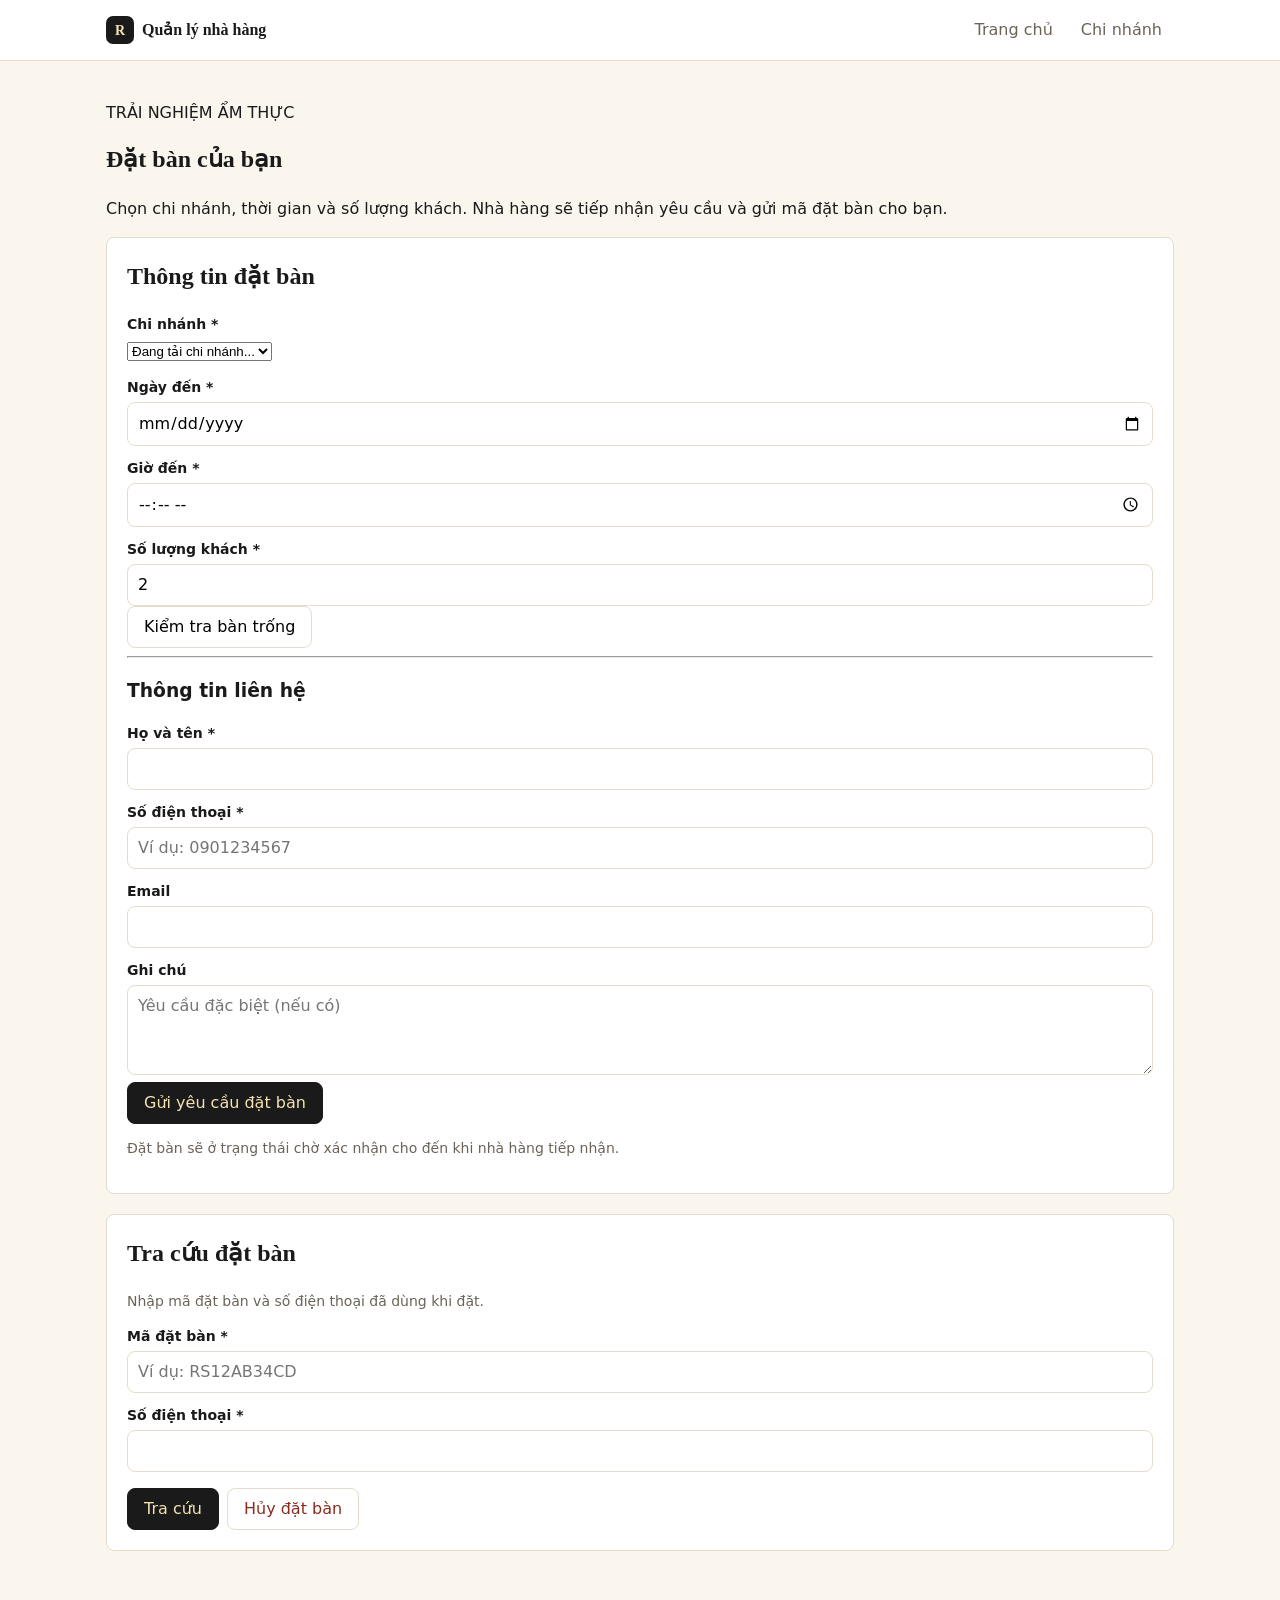
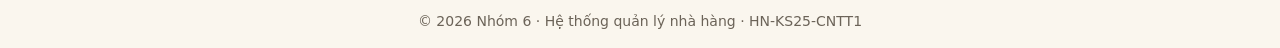
==== Project_ThucTap/restaurant-frontend/pages/customer/booking.html @ 96ac347b "Add customer booking frontend" ====
<!DOCTYPE html>
<html lang="vi">
<head>
  <meta charset="UTF-8">
  <meta name="viewport" content="width=device-width, initial-scale=1.0">
  <title>Đặt bàn | Nhà hàng</title>
  <link rel="icon" href="../../assets/images/logo.svg">
  <link rel="stylesheet" href="../../css/style.css">
  <link rel="stylesheet" href="../../css/booking.css">
</head>
<body data-root="../../">
  <header id="app-header"></header>

  <main class="container booking-page">
    <section class="booking-hero">
      <p class="booking-eyebrow">TRẢI NGHIỆM ẨM THỰC</p>
      <h1>Đặt bàn của bạn</h1>
      <p>Chọn chi nhánh, thời gian và số lượng khách. Nhà hàng sẽ tiếp nhận yêu cầu và gửi mã đặt bàn cho bạn.</p>
    </section>

    <div class="booking-grid">
      <section class="card">
        <h2>Thông tin đặt bàn</h2>
        <form id="booking-form">
          <label for="branch-id">Chi nhánh *</label>
          <select id="branch-id" name="branch_id" required>
            <option value="">Đang tải chi nhánh...</option>
          </select>
          <p id="branch-info" class="muted"></p>

          <div class="booking-two">
            <div>
              <label for="booking-date">Ngày đến *</label>
              <input id="booking-date" name="booking_date" type="date" required>
            </div>
            <div>
              <label for="booking-time">Giờ đến *</label>
              <input id="booking-time" name="booking_time" type="time" required>
            </div>
          </div>

          <label for="party-size">Số lượng khách *</label>
          <input id="party-size" name="party_size" type="number" min="1" max="30" value="2" required>

          <div class="availability-row">
            <button id="btn-check" class="btn" type="button">Kiểm tra bàn trống</button>
            <span id="availability-result" class="muted" aria-live="polite"></span>
          </div>

          <hr>
          <h3>Thông tin liên hệ</h3>
          <label for="guest-name">Họ và tên *</label>
          <input id="guest-name" name="guest_name" type="text" minlength="2" maxlength="100" autocomplete="name" required>

          <label for="guest-phone">Số điện thoại *</label>
          <input id="guest-phone" name="guest_phone" type="tel" minlength="9" maxlength="20" autocomplete="tel" placeholder="Ví dụ: 0901234567" required>

          <label for="guest-email">Email</label>
          <input id="guest-email" name="email" type="email" maxlength="100" autocomplete="email">

          <label for="booking-note">Ghi chú</label>
          <textarea id="booking-note" name="note" rows="3" maxlength="255" placeholder="Yêu cầu đặc biệt (nếu có)"></textarea>

          <button id="btn-book" class="btn btn-primary booking-submit" type="submit">Gửi yêu cầu đặt bàn</button>
          <p class="muted">Đặt bàn sẽ ở trạng thái chờ xác nhận cho đến khi nhà hàng tiếp nhận.</p>
        </form>
        <div id="booking-result" aria-live="polite"></div>
      </section>

      <section class="card lookup-card">
        <h2>Tra cứu đặt bàn</h2>
        <p class="muted">Nhập mã đặt bàn và số điện thoại đã dùng khi đặt.</p>
        <form id="lookup-form">
          <label for="lookup-code">Mã đặt bàn *</label>
          <input id="lookup-code" name="code" type="text" minlength="4" maxlength="20" placeholder="Ví dụ: RS12AB34CD" required>

          <label for="lookup-phone">Số điện thoại *</label>
          <input id="lookup-phone" name="phone" type="tel" minlength="9" maxlength="20" required>

          <div class="form-actions">
            <button class="btn btn-primary" type="submit">Tra cứu</button>
            <button id="btn-cancel-booking" class="btn btn-danger" type="button">Hủy đặt bàn</button>
          </div>
        </form>
        <div id="lookup-result" aria-live="polite"></div>
      </section>
    </div>
  </main>

  <footer id="app-footer"></footer>

  <script src="../../js/config.js"></script>
  <script src="../../js/api.js"></script>
  <script src="../../js/utils.js"></script>
  <script src="../../js/layout.js"></script>
  <script src="../../js/pages/booking.js"></script>
</body>
</html>
---- Project_ThucTap/restaurant-frontend/css/style.css ----
/* ==========================================================
   Style chung cho mọi trang.
   Đổi màu chủ đạo cả web: sửa các biến trong :root bên dưới.
   ========================================================== */
:root {
  /* Bảng màu sang trọng: đen than, vàng champagne, màu da (nude), nền ngà */
  --color-primary: #1a1a1a;        /* đen than: nút chính, tiêu đề */
  --color-primary-dark: #000000;
  --color-accent: #f3e3b3;         /* vàng champagne: chữ trên nền đen, điểm nhấn */
  --color-secondary: #e8c9a9;      /* màu da: viền nhấn, badge phụ */
  --color-danger: #8b2b1e;
  --color-success: #2f5d3a;
  --color-warning: #7a5a00;
  --color-info: #2f4a63;
  --color-text: #1a1a1a;
  --color-muted: #6b6358;
  --color-border: #e6dccb;
  --color-bg: #faf6ee;             /* ivory */
  --color-card: #ffffff;
  --font-heading: Georgia, "Times New Roman", serif;
  --radius: 8px;
}

* { box-sizing: border-box; }

body {
  margin: 0;
  font-family: system-ui, -apple-system, "Segoe UI", Roboto, Arial, sans-serif;
  color: var(--color-text);
  background: var(--color-bg);
  line-height: 1.5;
  min-height: 100vh;
  display: flex;
  flex-direction: column;
}

a { color: var(--color-primary); }
code { background: #f3e3b3; padding: 1px 6px; border-radius: 4px; }
h1, h2 { margin-top: 0; font-family: var(--font-heading); font-weight: 600; }

.container { width: 100%; max-width: 1100px; margin: 0 auto; padding: 0 16px; }
main.container { flex: 1; padding-top: 24px; padding-bottom: 24px; }

/* ---------- Header / Footer ---------- */
#app-header { background: var(--color-card); border-bottom: 1px solid var(--color-border); }
.header-inner { display: flex; align-items: center; justify-content: space-between; gap: 16px; height: 60px; }
.brand { font-family: var(--font-heading); display: flex; align-items: center; gap: 8px; font-weight: 700; color: var(--color-text); text-decoration: none; }
.nav { display: flex; gap: 4px; flex-wrap: wrap; }
.nav a { padding: 6px 12px; border-radius: var(--radius); color: var(--color-muted); text-decoration: none; }
.nav a:hover { background: var(--color-bg); }
.nav a.active { background: var(--color-accent); color: var(--color-primary); font-weight: 600; }
#app-footer { padding: 16px 0; text-align: center; color: var(--color-muted); font-size: 14px; }

/* ---------- Card ---------- */
.card {
  background: var(--color-card);
  border: 1px solid var(--color-border);
  border-radius: var(--radius);
  padding: 20px;
  margin-bottom: 20px;
}

/* Trang 2 cột: form bên trái, danh sách bên phải (màn hình nhỏ thì xếp dọc) */
.layout-2col { display: grid; grid-template-columns: 320px 1fr; gap: 20px; align-items: start; }
@media (max-width: 800px) { .layout-2col { grid-template-columns: 1fr; } }

/* ---------- Form ---------- */
label { display: block; margin: 12px 0 4px; font-weight: 600; font-size: 14px; }
input, textarea {
  width: 100%;
  padding: 8px 10px;
  border: 1px solid var(--color-border);
  border-radius: var(--radius);
  font: inherit;
}
input:focus, textarea:focus { outline: 2px solid var(--color-secondary); border-color: var(--color-primary); }
.form-actions { display: flex; gap: 8px; margin-top: 16px; }

/* ---------- Button ---------- */
.btn {
  padding: 8px 16px;
  border: 1px solid var(--color-border);
  border-radius: var(--radius);
  background: var(--color-card);
  font: inherit;
  cursor: pointer;
}
.btn:hover { background: var(--color-bg); }
.btn:disabled { opacity: .6; cursor: not-allowed; }
.btn-primary { background: var(--color-primary); border-color: var(--color-primary); color: var(--color-accent); }
.btn-primary:hover { background: var(--color-primary-dark); }
.btn-danger { color: var(--color-danger); }
.btn-small { padding: 4px 10px; font-size: 13px; }

/* ---------- Table ---------- */
.list-header { display: flex; justify-content: space-between; align-items: center; gap: 12px; flex-wrap: wrap; }
.list-header input { max-width: 240px; }
.table-wrap { overflow-x: auto; margin-top: 12px; }
table { width: 100%; border-collapse: collapse; }
th, td { padding: 10px; border-bottom: 1px solid var(--color-border); text-align: left; vertical-align: top; }
th { font-size: 13px; color: var(--color-muted); text-transform: uppercase; }
.actions { white-space: nowrap; text-align: right; }

/* ---------- Trạng thái / tiện ích ---------- */
.muted { color: var(--color-muted); font-size: 14px; }
.text-right { text-align: right; }
.text-error { color: var(--color-danger); }

.status { padding: 12px; border-radius: var(--radius); margin: 12px 0; }
.status-loading { background: var(--color-bg); }
.status-ok { background: #e4efe6; color: var(--color-success); }
.status-error { background: #f4e1de; color: var(--color-danger); }

/* Badge trạng thái: <span class="badge badge-success">Đang hoạt động</span> */
.badge { display: inline-block; padding: 2px 10px; border-radius: 999px; font-size: 12px; font-weight: 600; color: #fff; }
.badge-success { background: var(--color-success); }
.badge-warning { background: var(--color-warning); }
.badge-danger { background: var(--color-danger); }
.badge-info { background: var(--color-info); }
.badge-muted { background: var(--color-muted); }

.checkbox-row { display: flex; align-items: center; gap: 8px; margin-top: 12px; font-weight: 600; font-size: 14px; }
.checkbox-row input { width: auto; margin: 0; }
.checkbox-row label { margin: 0; }
.row-inactive { opacity: .6; }
.time-row { display: grid; grid-template-columns: 1fr 1fr; gap: 12px; }

.toast {
  position: fixed;
  right: 16px;
  bottom: 16px;
  padding: 12px 16px;
  border-radius: var(--radius);
  color: #fff;
  box-shadow: 0 4px 12px rgba(0, 0, 0, .15);
  z-index: 100;
}
.toast-success { background: var(--color-success); }
.toast-error { background: var(--color-danger); }
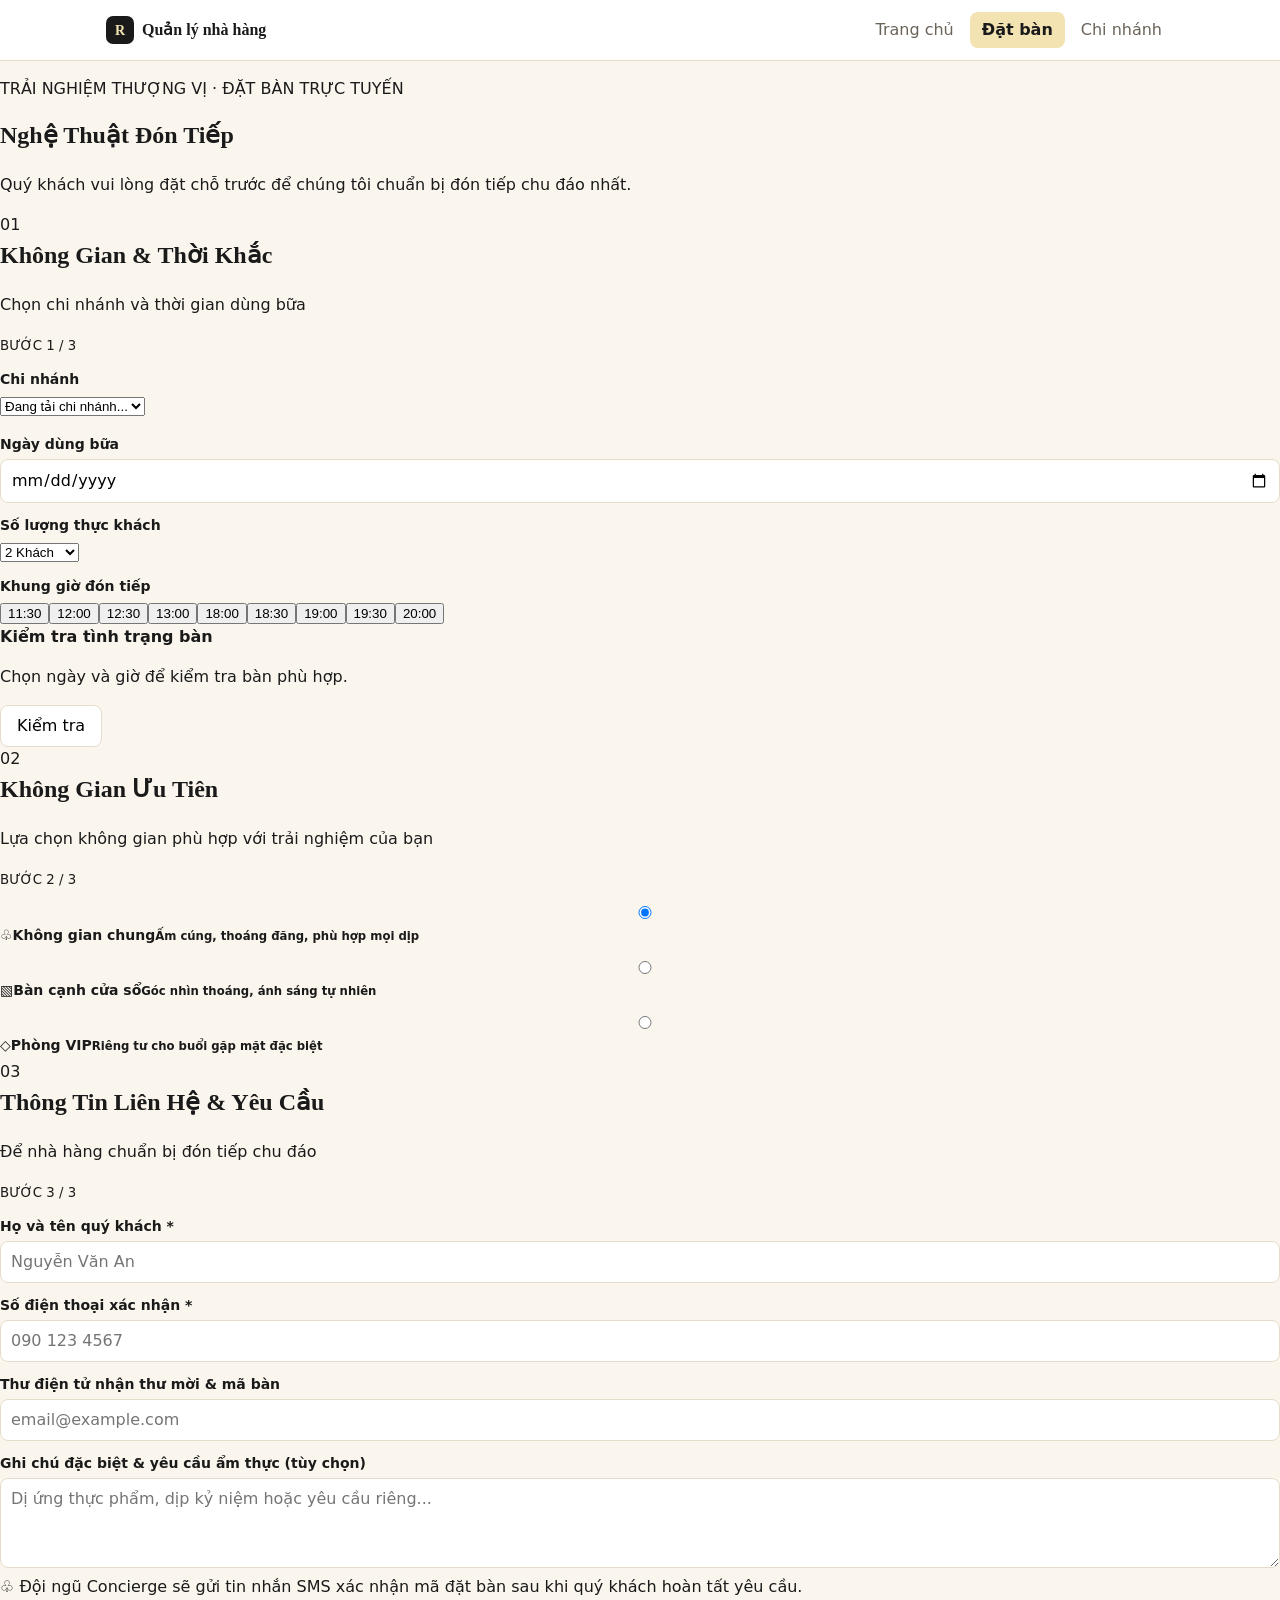
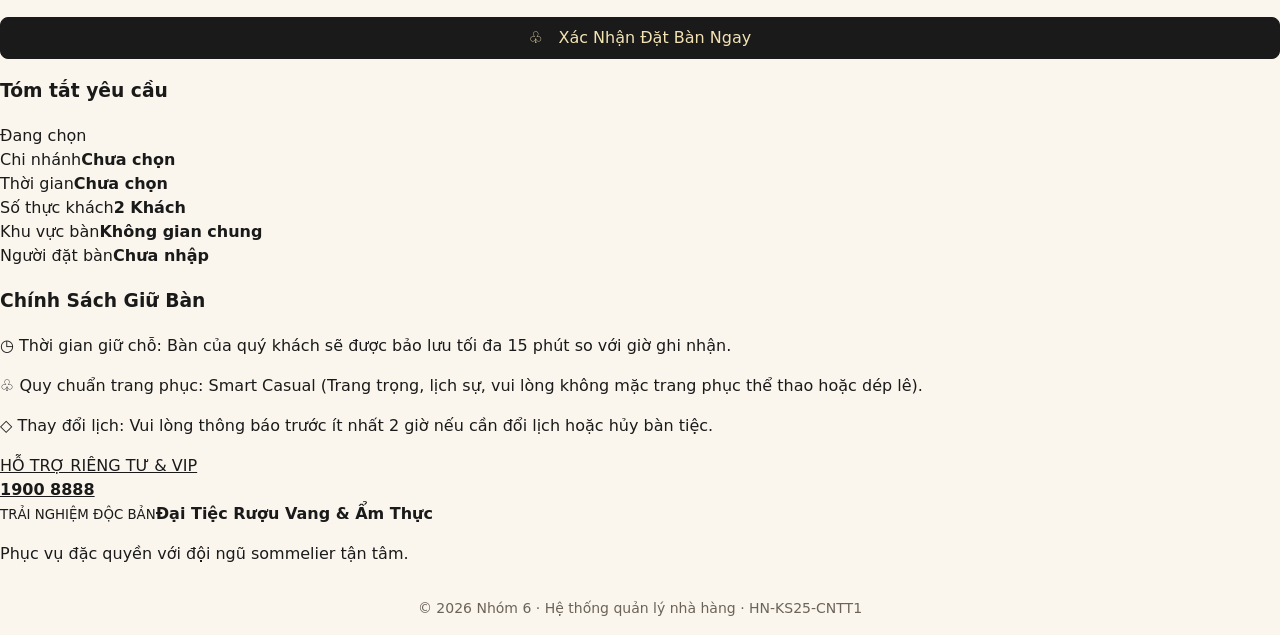
==== commit dd2eacda: "Redesign customer booking flow UI" ====
--- a/Project_ThucTap/restaurant-frontend/pages/customer/booking.html
+++ b/Project_ThucTap/restaurant-frontend/pages/customer/booking.html
@@ -4,95 +4,71 @@
   <meta charset="UTF-8">
   <meta name="viewport" content="width=device-width, initial-scale=1.0">
   <title>Đặt bàn | Nhà hàng</title>
-  <link rel="icon" href="../../assets/images/logo.svg">
   <link rel="stylesheet" href="../../css/style.css">
   <link rel="stylesheet" href="../../css/booking.css">
 </head>
 <body data-root="../../">
   <header id="app-header"></header>
-
-  <main class="container booking-page">
-    <section class="booking-hero">
-      <p class="booking-eyebrow">TRẢI NGHIỆM ẨM THỰC</p>
-      <h1>Đặt bàn của bạn</h1>
-      <p>Chọn chi nhánh, thời gian và số lượng khách. Nhà hàng sẽ tiếp nhận yêu cầu và gửi mã đặt bàn cho bạn.</p>
+  <main class="booking-shell">
+    <section id="booking-view">
+      <div class="booking-banner">
+        <div class="booking-banner-inner">
+          <p class="eyebrow">TRẢI NGHIỆM THƯỢNG VỊ · ĐẶT BÀN TRỰC TUYẾN</p>
+          <h1>Nghệ Thuật Đón Tiếp</h1>
+          <p>Quý khách vui lòng đặt chỗ trước để chúng tôi chuẩn bị đón tiếp chu đáo nhất.</p>
+        </div>
+      </div>
+      <div class="booking-layout">
+        <section class="booking-panel">
+          <div class="step-heading"><span>01</span><div><h2>Không Gian & Thời Khắc</h2><p>Chọn chi nhánh và thời gian dùng bữa</p></div><small>BƯỚC 1 / 3</small></div>
+          <label for="branch-id">Chi nhánh</label>
+          <select id="branch-id" required><option value="">Đang tải chi nhánh...</option></select>
+          <p id="branch-info" class="field-hint"></p>
+          <div class="field-grid">
+            <div><label for="booking-date">Ngày dùng bữa</label><input id="booking-date" type="date" required></div>
+            <div><label for="party-size">Số lượng thực khách</label><select id="party-size"><option value="1">1 Khách</option><option value="2" selected>2 Khách</option><option value="3">3 Khách</option><option value="4">4 Khách</option><option value="5">5 Khách</option><option value="6">6 Khách</option><option value="8">8+ Khách</option></select></div>
+          </div>
+          <label>Khung giờ đón tiếp</label>
+          <div class="time-options" id="time-options">
+            <button type="button" data-time="11:30">11:30</button><button type="button" data-time="12:00">12:00</button><button type="button" data-time="12:30">12:30</button><button type="button" data-time="13:00">13:00</button><button type="button" data-time="18:00">18:00</button><button type="button" data-time="18:30">18:30</button><button type="button" data-time="19:00" class="selected">19:00</button><button type="button" data-time="19:30">19:30</button><button type="button" data-time="20:00">20:00</button>
+          </div>
+          <div class="availability-box"><div><strong>Kiểm tra tình trạng bàn</strong><p id="availability-result">Chọn ngày và giờ để kiểm tra bàn phù hợp.</p></div><button type="button" id="btn-check" class="btn btn-light">Kiểm tra</button></div>
+          <div class="section-divider"></div>
+          <div class="step-heading"><span>02</span><div><h2>Không Gian Ưu Tiên</h2><p>Lựa chọn không gian phù hợp với trải nghiệm của bạn</p></div><small>BƯỚC 2 / 3</small></div>
+          <div class="area-options">
+            <label class="area-option selected"><input type="radio" name="area" value="Không gian chung" checked><span class="area-icon">♧</span><strong>Không gian chung</strong><small>Ấm cúng, thoáng đãng, phù hợp mọi dịp</small></label>
+            <label class="area-option"><input type="radio" name="area" value="Bàn cạnh cửa sổ"><span class="area-icon">▧</span><strong>Bàn cạnh cửa sổ</strong><small>Góc nhìn thoáng, ánh sáng tự nhiên</small></label>
+            <label class="area-option"><input type="radio" name="area" value="Phòng VIP"><span class="area-icon">◇</span><strong>Phòng VIP</strong><small>Riêng tư cho buổi gặp mặt đặc biệt</small></label>
+          </div>
+          <div class="section-divider"></div>
+          <div class="step-heading"><span>03</span><div><h2>Thông Tin Liên Hệ & Yêu Cầu</h2><p>Để nhà hàng chuẩn bị đón tiếp chu đáo</p></div><small>BƯỚC 3 / 3</small></div>
+          <div class="field-grid">
+            <div><label for="guest-name">Họ và tên quý khách *</label><input id="guest-name" type="text" maxlength="100" placeholder="Nguyễn Văn An" required></div>
+            <div><label for="guest-phone">Số điện thoại xác nhận *</label><input id="guest-phone" type="tel" maxlength="20" placeholder="090 123 4567" required></div>
+          </div>
+          <label for="guest-email">Thư điện tử nhận thư mời & mã bàn</label><input id="guest-email" type="email" maxlength="100" placeholder="email@example.com">
+          <label for="booking-note">Ghi chú đặc biệt & yêu cầu ẩm thực (tùy chọn)</label><textarea id="booking-note" rows="3" maxlength="255" placeholder="Dị ứng thực phẩm, dịp kỷ niệm hoặc yêu cầu riêng..."></textarea>
+          <div class="privacy-note">♧ Đội ngũ Concierge sẽ gửi tin nhắn SMS xác nhận mã đặt bàn sau khi quý khách hoàn tất yêu cầu.</div>
+          <div id="booking-error" class="booking-alert" role="alert" hidden></div>
+          <button id="btn-book" class="btn btn-primary booking-submit" type="button">♧ &nbsp; Xác Nhận Đặt Bàn Ngay</button>
+        </section>
+        <aside class="booking-aside">
+          <section class="aside-card"><div class="aside-title"><h3>Tóm tắt yêu cầu</h3><span id="summary-step">Đang chọn</span></div><div class="summary-line"><span>Chi nhánh</span><strong id="summary-branch">Chưa chọn</strong></div><div class="summary-line"><span>Thời gian</span><strong id="summary-time">Chưa chọn</strong></div><div class="summary-line"><span>Số thực khách</span><strong id="summary-party">2 Khách</strong></div><div class="summary-line"><span>Khu vực bàn</span><strong id="summary-area">Không gian chung</strong></div><div class="summary-line"><span>Người đặt bàn</span><strong id="summary-name">Chưa nhập</strong></div></section>
+          <section class="aside-card policy-card"><h3>Chính Sách Giữ Bàn</h3><p>◷ Thời gian giữ chỗ: Bàn của quý khách sẽ được bảo lưu tối đa 15 phút so với giờ ghi nhận.</p><p>♧ Quy chuẩn trang phục: Smart Casual (Trang trọng, lịch sự, vui lòng không mặc trang phục thể thao hoặc dép lê).</p><p>◇ Thay đổi lịch: Vui lòng thông báo trước ít nhất 2 giờ nếu cần đổi lịch hoặc hủy bàn tiệc.</p><a href="tel:19008888">HỖ TRỢ RIÊNG TƯ & VIP<br><strong>1900 8888</strong></a></section>
+          <div class="aside-image"><div><small>TRẢI NGHIỆM ĐỘC BẢN</small><strong>Đại Tiệc Rượu Vang & Ẩm Thực</strong><p>Phục vụ đặc quyền với đội ngũ sommelier tận tâm.</p></div></div>
+        </aside>
+      </div>
     </section>
-
-    <div class="booking-grid">
-      <section class="card">
-        <h2>Thông tin đặt bàn</h2>
-        <form id="booking-form">
-          <label for="branch-id">Chi nhánh *</label>
-          <select id="branch-id" name="branch_id" required>
-            <option value="">Đang tải chi nhánh...</option>
-          </select>
-          <p id="branch-info" class="muted"></p>
-
-          <div class="booking-two">
-            <div>
-              <label for="booking-date">Ngày đến *</label>
-              <input id="booking-date" name="booking_date" type="date" required>
-            </div>
-            <div>
-              <label for="booking-time">Giờ đến *</label>
-              <input id="booking-time" name="booking_time" type="time" required>
-            </div>
-          </div>
-
-          <label for="party-size">Số lượng khách *</label>
-          <input id="party-size" name="party_size" type="number" min="1" max="30" value="2" required>
-
-          <div class="availability-row">
-            <button id="btn-check" class="btn" type="button">Kiểm tra bàn trống</button>
-            <span id="availability-result" class="muted" aria-live="polite"></span>
-          </div>
-
-          <hr>
-          <h3>Thông tin liên hệ</h3>
-          <label for="guest-name">Họ và tên *</label>
-          <input id="guest-name" name="guest_name" type="text" minlength="2" maxlength="100" autocomplete="name" required>
-
-          <label for="guest-phone">Số điện thoại *</label>
-          <input id="guest-phone" name="guest_phone" type="tel" minlength="9" maxlength="20" autocomplete="tel" placeholder="Ví dụ: 0901234567" required>
-
-          <label for="guest-email">Email</label>
-          <input id="guest-email" name="email" type="email" maxlength="100" autocomplete="email">
-
-          <label for="booking-note">Ghi chú</label>
-          <textarea id="booking-note" name="note" rows="3" maxlength="255" placeholder="Yêu cầu đặc biệt (nếu có)"></textarea>
-
-          <button id="btn-book" class="btn btn-primary booking-submit" type="submit">Gửi yêu cầu đặt bàn</button>
-          <p class="muted">Đặt bàn sẽ ở trạng thái chờ xác nhận cho đến khi nhà hàng tiếp nhận.</p>
-        </form>
-        <div id="booking-result" aria-live="polite"></div>
-      </section>
-
-      <section class="card lookup-card">
-        <h2>Tra cứu đặt bàn</h2>
-        <p class="muted">Nhập mã đặt bàn và số điện thoại đã dùng khi đặt.</p>
-        <form id="lookup-form">
-          <label for="lookup-code">Mã đặt bàn *</label>
-          <input id="lookup-code" name="code" type="text" minlength="4" maxlength="20" placeholder="Ví dụ: RS12AB34CD" required>
-
-          <label for="lookup-phone">Số điện thoại *</label>
-          <input id="lookup-phone" name="phone" type="tel" minlength="9" maxlength="20" required>
-
-          <div class="form-actions">
-            <button class="btn btn-primary" type="submit">Tra cứu</button>
-            <button id="btn-cancel-booking" class="btn btn-danger" type="button">Hủy đặt bàn</button>
-          </div>
-        </form>
-        <div id="lookup-result" aria-live="polite"></div>
-      </section>
-    </div>
+    <section id="booking-success-view" class="result-view" hidden>
+      <div class="result-icon">✓</div><p class="eyebrow">XÁC NHẬN GIỮ CHỖ</p><h1>Đặt Bàn Thành Công</h1><p class="result-intro">Nhà hàng đã tiếp nhận yêu cầu và sẵn sàng đón tiếp Quý khách.</p>
+      <div class="confirmation-card"><div class="confirmation-code"><div><small>MÃ ĐẶT BÀN</small><strong id="success-code"></strong></div><button id="copy-code" class="btn btn-light" type="button">▢ Sao chép</button></div><div class="confirmation-grid"><div><small>◷ Thời gian</small><strong id="success-time"></strong></div><div><small>♙ Số lượng khách</small><strong id="success-party"></strong></div><div><small>⌖ Chi nhánh</small><strong id="success-branch"></strong></div><div><small>▤ Khu vực ưu tiên</small><strong id="success-area"></strong></div></div><p class="confirmation-status" id="success-status">Trạng thái: Chờ xác nhận từ nhà hàng</p></div>
+      <div class="result-actions"><a class="btn btn-primary" href="lookup.html">⌕ Tra Cứu Bàn Tiệc</a><a class="btn btn-light" href="../../index.html">⌂ Về Trang Chủ</a></div>
+    </section>
+    <section id="booking-failure-view" class="result-view" hidden>
+      <div class="result-icon failure-icon">!</div><p class="eyebrow">CHƯA THỂ HOÀN TẤT</p><h1>Đặt Bàn Chưa Thành Công</h1><p class="result-intro" id="failure-message">Đã có lỗi xảy ra khi gửi yêu cầu.</p><div class="failure-card"><strong>Gợi ý xử lý</strong><p>Vui lòng kiểm tra lại ngày giờ, số lượng khách hoặc chọn khung giờ khác. Nếu cần hỗ trợ, liên hệ Concierge qua số 1900 8888.</p></div><div class="result-actions"><button id="retry-booking" class="btn btn-primary" type="button">Thử lại</button><a class="btn btn-light" href="lookup.html">Tra cứu đặt bàn</a></div>
+    </section>
   </main>
-
   <footer id="app-footer"></footer>
-
-  <script src="../../js/config.js"></script>
-  <script src="../../js/api.js"></script>
-  <script src="../../js/utils.js"></script>
-  <script src="../../js/layout.js"></script>
-  <script src="../../js/pages/booking.js"></script>
+  <script src="../../js/config.js"></script><script src="../../js/api.js"></script><script src="../../js/utils.js"></script><script src="../../js/layout.js"></script><script src="../../js/pages/booking.js"></script>
 </body>
 </html>
--- a/Project_ThucTap/restaurant-frontend/css/booking.css
+++ b/Project_ThucTap/restaurant-frontend/css/booking.css
@@ -0,0 +1,27 @@
+.booking-page { padding-top: 28px; padding-bottom: 40px; }
+.booking-hero { text-align: center; max-width: 680px; margin: 12px auto 28px; }
+.booking-hero h1 { font-size: clamp(32px, 5vw, 48px); margin-bottom: 8px; }
+.booking-hero p { color: var(--color-muted); }
+.booking-eyebrow { letter-spacing: 3px; font-size: 12px; font-weight: 700; color: var(--color-warning) !important; }
+.booking-grid { display: grid; grid-template-columns: minmax(0, 1.4fr) minmax(280px, .8fr); gap: 20px; align-items: start; }
+.booking-grid h2 { margin-bottom: 8px; }
+.booking-two { display: grid; grid-template-columns: 1fr 1fr; gap: 12px; }
+.booking-page select { width: 100%; padding: 9px 10px; border: 1px solid var(--color-border); border-radius: var(--radius); background: white; font: inherit; }
+.booking-page textarea { resize: vertical; }
+.booking-page hr { border: 0; border-top: 1px solid var(--color-border); margin: 22px 0; }
+.booking-page h3 { font-family: var(--font-heading); }
+.availability-row { display: flex; gap: 12px; align-items: center; flex-wrap: wrap; margin-top: 14px; }
+.availability-ok { color: var(--color-success); font-weight: 600; }
+.booking-submit { width: 100%; margin-top: 18px; }
+.lookup-card { position: sticky; top: 16px; }
+.booking-success, .lookup-detail { background: var(--color-bg); border: 1px solid var(--color-border); border-radius: var(--radius); padding: 14px; margin-top: 18px; overflow-wrap: anywhere; }
+.booking-success h3 { color: var(--color-success); margin-top: 0; }
+.booking-code { display: inline-block; padding: 8px 12px; background: var(--color-primary); color: var(--color-accent); border-radius: var(--radius); letter-spacing: 2px; font-size: 20px; }
+.lookup-detail p { margin: 7px 0; }
+@media (max-width: 800px) {
+  .booking-grid { grid-template-columns: 1fr; }
+  .lookup-card { position: static; }
+}
+@media (max-width: 480px) {
+  .booking-two { grid-template-columns: 1fr; gap: 0; }
+}
